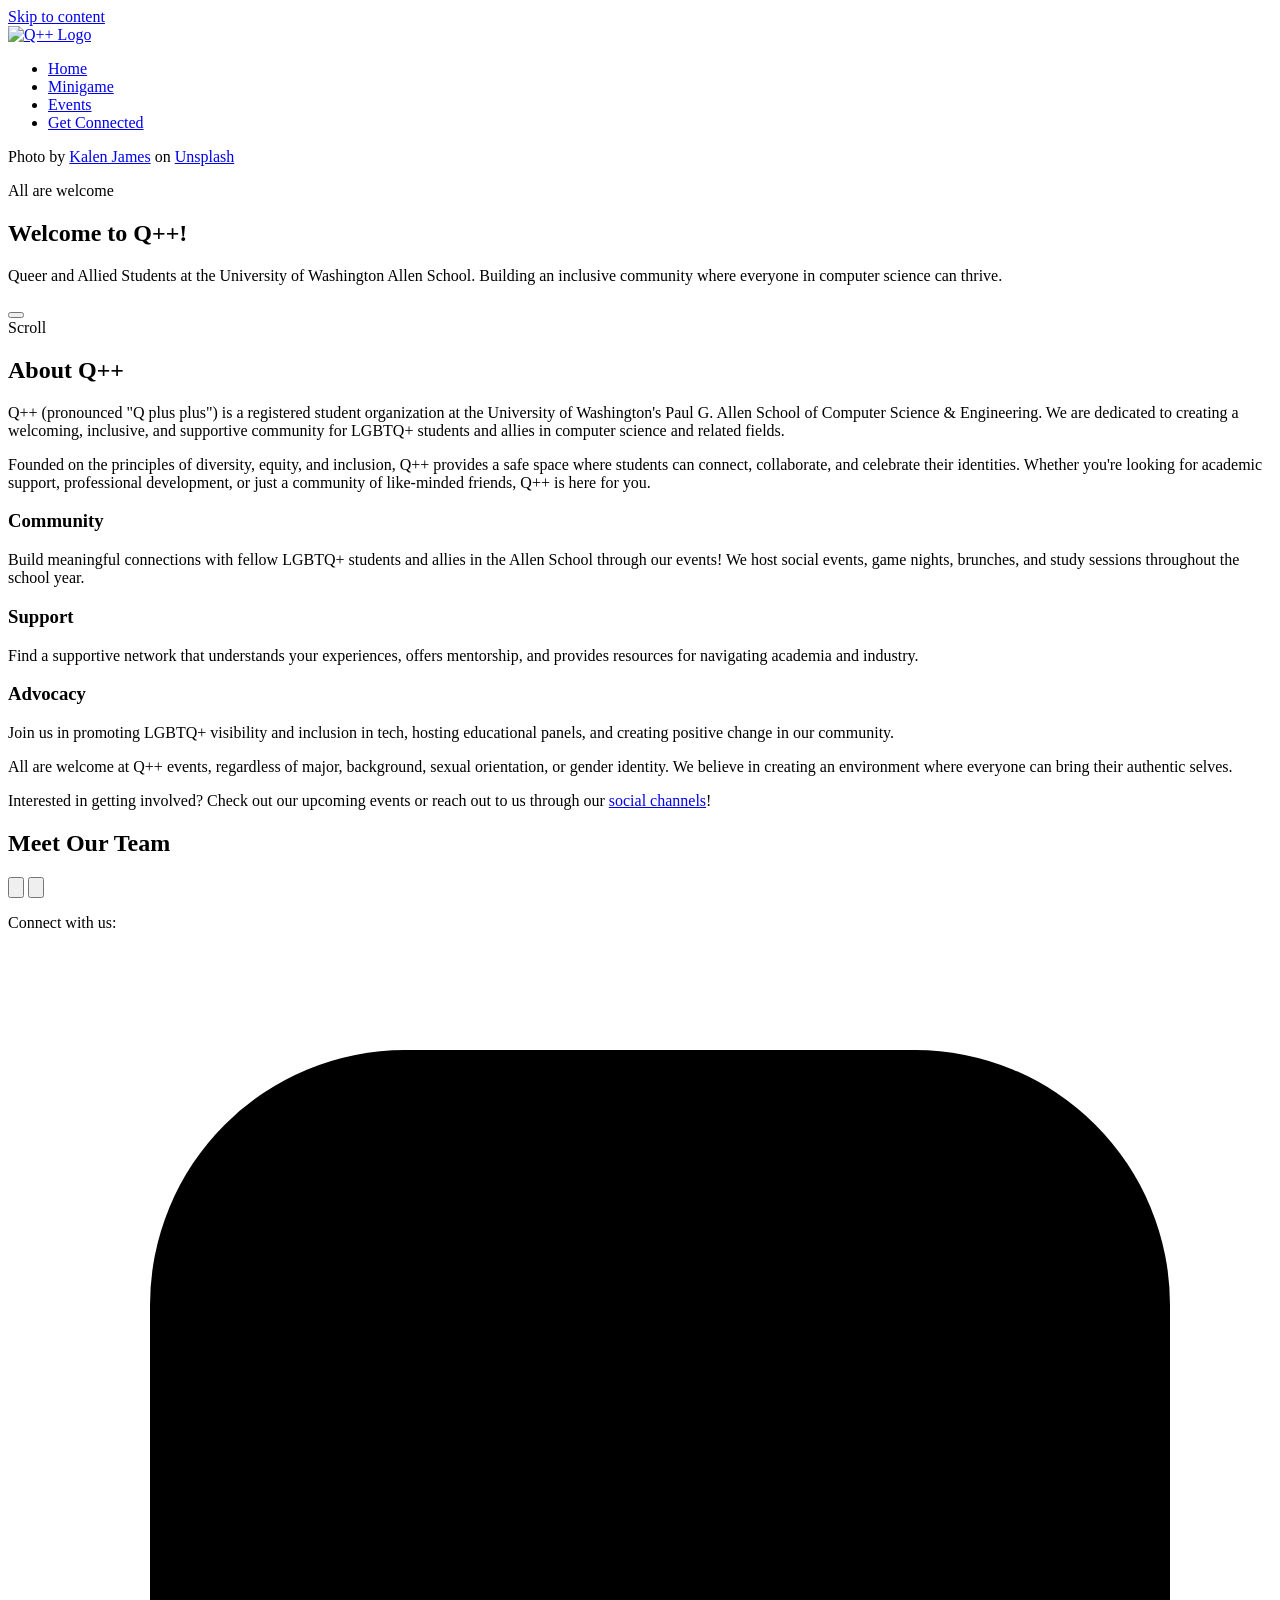
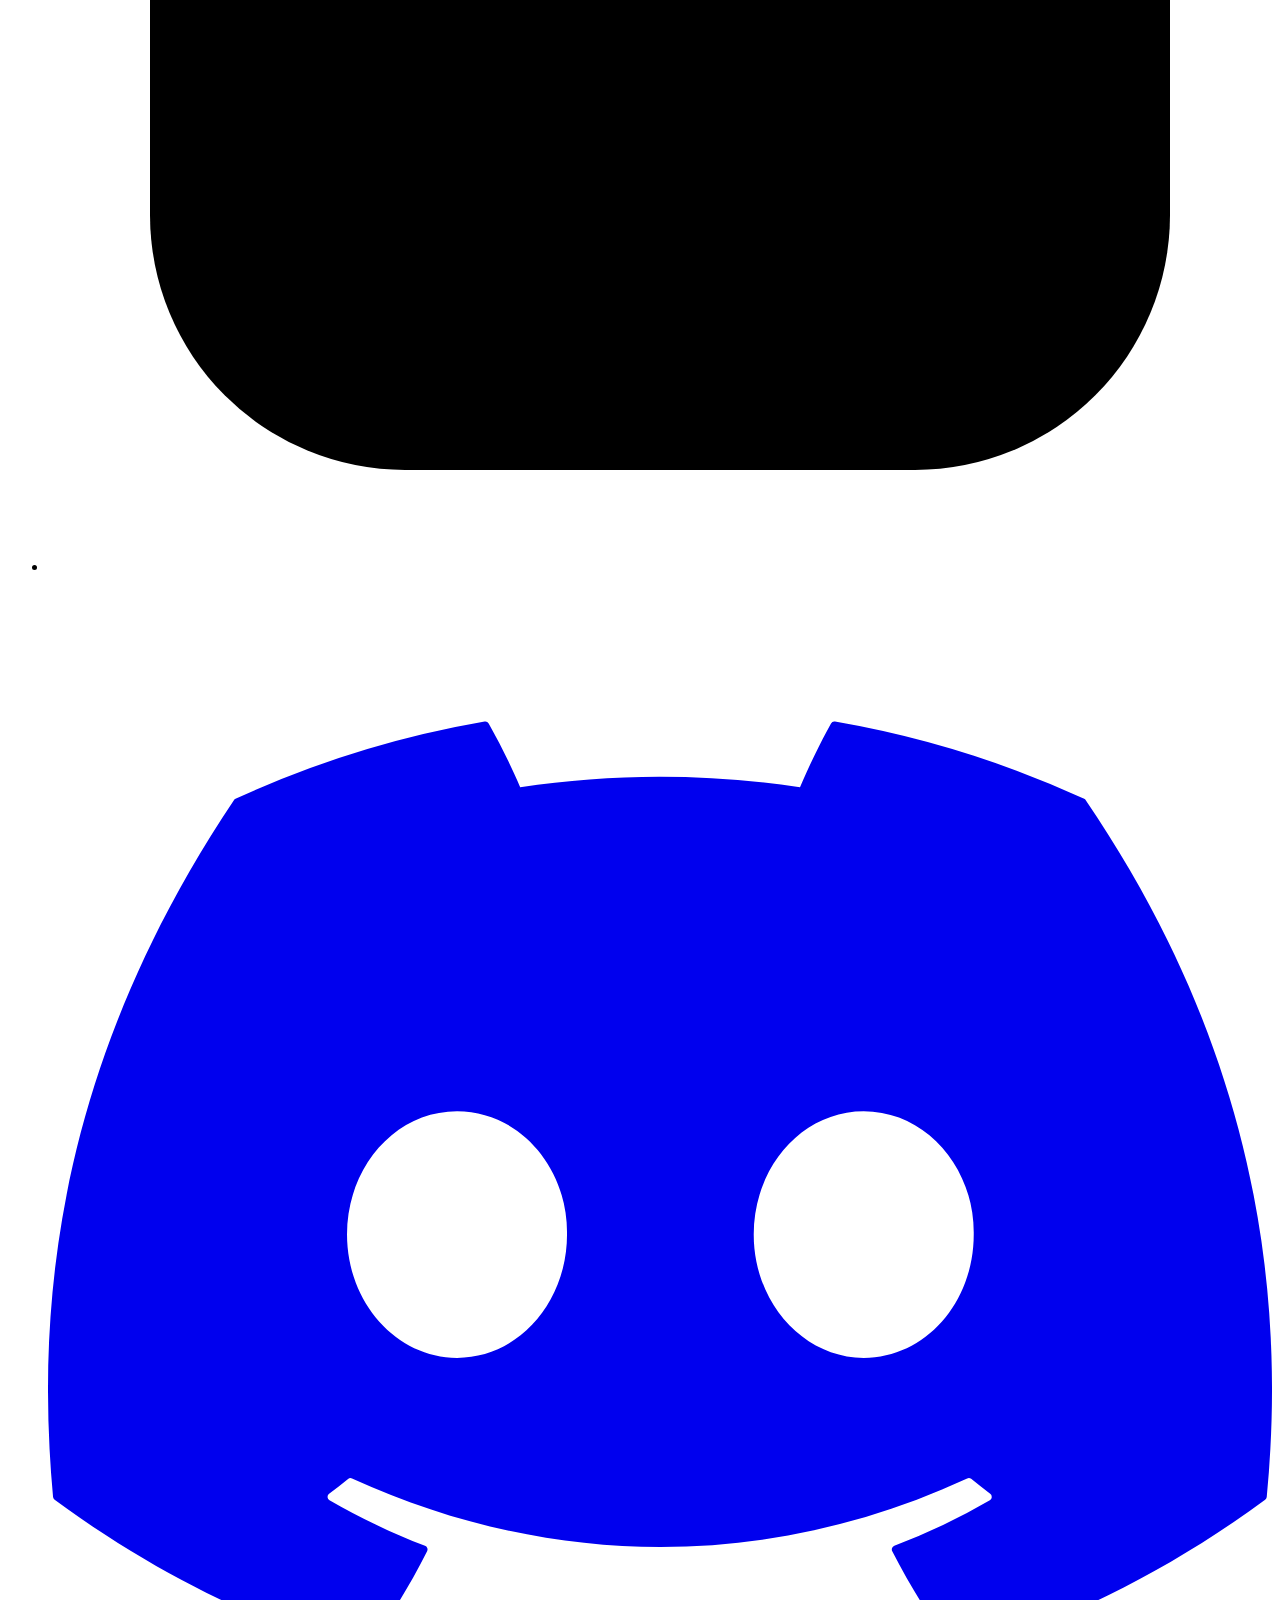
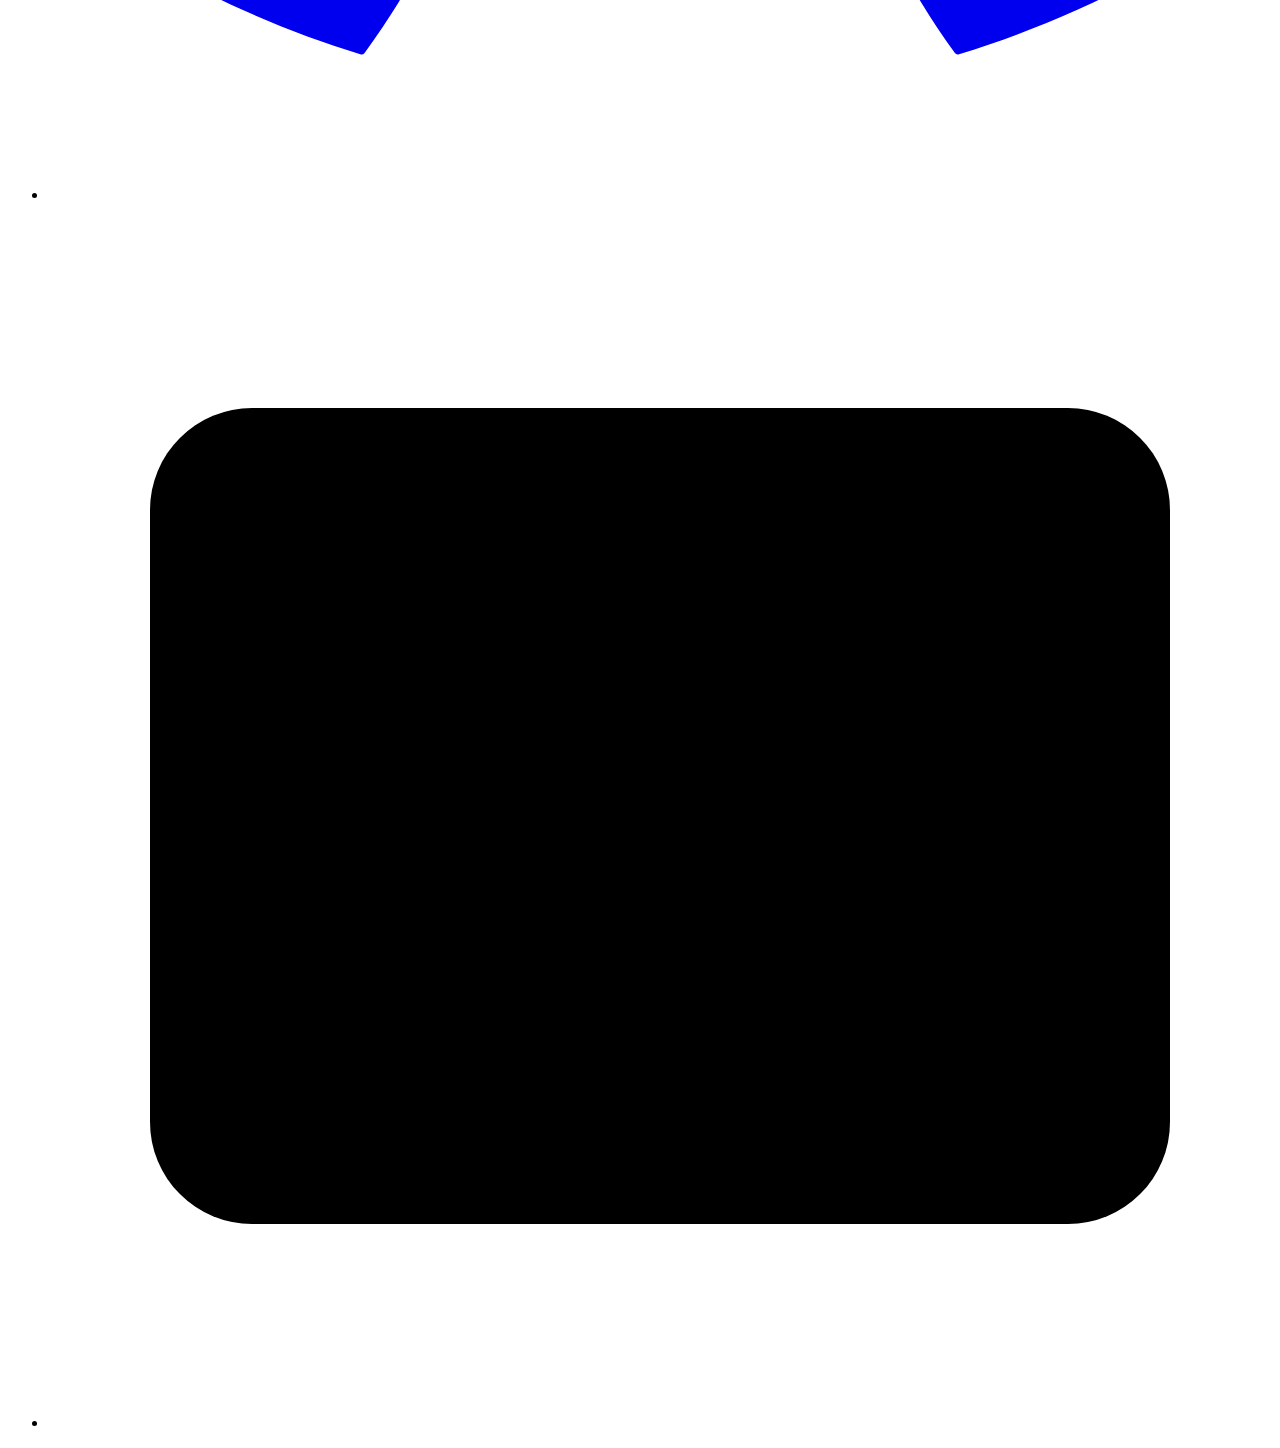
==== index.html @ c86a1aa7 "Add files via upload" ====
<!DOCTYPE html>
<html lang="en">
<head>
  <meta charset="UTF-8">
  <meta name="viewport" content="width=device-width, initial-scale=1.0">
  <title>uwq++</title>
  <meta name="description" content="Connect with the Queer and Allied Students at the University of Washington through event updates, detailed descriptions, and social media links.">
  <meta name="robots" content="noindex, nofollow">
  <link rel="icon" href="images/logo.png" type="image/png">
  <link rel="stylesheet" href="css/style.css">
</head>
<body>
  <a class="skip-link" href="#main">Skip to content</a>
  <header class="site-header">
    <nav class="container" aria-label="Main navigation">
      <a class="logo-link" href="index.html" aria-label="Q++ Home">
        <img src="images/logo.png" alt="Q++ Logo" width="48" height="48">
      </a>
      <ul class="nav-list">
        <li><a href="index.html" aria-current="page">Home</a></li>
        <li><a href="minigame.html">Minigame</a></li>
        <li><a href="events.html">Events</a></li>
        <li><a href="contact.html">Get Connected</a></li>
      </ul>
    </nav>
  </header>

  <main id="main">
    <section class="hero" aria-labelledby="hero-heading">
      <div class="hero-slide active" style="background-image:url('https://images.unsplash.com/photo-1644204617659-c8b3bb6800db?crop=entropy&amp;cs=tinysrgb&amp;fit=max&amp;fm=jpg&amp;ixid=M3w3Nzg4Nzd8MHwxfHNlYXJjaHwxfHx1bml2ZXJzaXR5JTIwd2FzaGluZ3RvbiUyMGNoZXJyeSUyMGJsb3Nzb20lMjBjYW1wdXN8ZW58MXx8fHwxNzc0NjM5NjIzfDA&amp;ixlib=rb-4.1.0&amp;q=80&amp;w=1080&amp;utm_source=figma&amp;utm_medium=referral')" role="img" aria-label="University of Washington campus featuring pink cherry blossom trees in bloom with the historic Denny Hall tower in the background"></div>
      <div class="hero-overlay"></div>

      <div class="photo-credit">Photo by
        <a href="https://unsplash.com/@kjpargeter?utm_source=figma&amp;utm_medium=referral" target="_blank" rel="noopener noreferrer">Kalen James</a> on
        <a href="https://unsplash.com?utm_source=figma&amp;utm_medium=referral" target="_blank" rel="noopener noreferrer">Unsplash</a>
      </div>

      <div class="hero-content">
        <p class="hero-eyebrow">All are welcome</p>
        <h1 id="hero-heading">Welcome to Q++!</h1>
        <p class="hero-sub">Queer and Allied Students at the University of Washington Allen School. Building an inclusive community where everyone in computer science can thrive.</p>
      </div>

      <div class="hero-dots"><button type="button" aria-label="Slide 1" aria-current="true"></button></div>

      <div class="scroll-cue" aria-hidden="true"><div></div><span>Scroll</span></div>
    </section>

    <section id="about" class="about" aria-labelledby="about-heading">
      <div class="container">
        <div class="about-inner">
          <h2 id="about-heading" class="title-xl">About Q++</h2>
          <div class="about-text">
            <p>Q++ (pronounced "Q plus plus") is a registered student organization at the University of Washington's Paul G. Allen School of Computer Science &amp; Engineering. We are dedicated to creating a welcoming, inclusive, and supportive community for LGBTQ+ students and allies in computer science and related fields.</p>
            <p>Founded on the principles of diversity, equity, and inclusion, Q++ provides a safe space where students can connect, collaborate, and celebrate their identities. Whether you're looking for academic support, professional development, or just a community of like-minded friends, Q++ is here for you.</p>
            <div class="pillars">
              <div class="pillar theme-teal">
                <h3>Community</h3>
                <p>Build meaningful connections with fellow LGBTQ+ students and allies in the Allen School through our events! We host social events, game nights, brunches, and study sessions throughout the school year.</p>
              </div>
              <div class="pillar theme-purple">
                <h3>Support</h3>
                <p>Find a supportive network that understands your experiences, offers mentorship, and provides resources for navigating academia and industry.</p>
              </div>
              <div class="pillar theme-blue">
                <h3>Advocacy</h3>
                <p>Join us in promoting LGBTQ+ visibility and inclusion in tech, hosting educational panels, and creating positive change in our community.</p>
              </div>
            </div>
            <div class="about-closing">
              <p>All are welcome at Q++ events, regardless of major, background, sexual orientation, or gender identity. We believe in creating an environment where everyone can bring their authentic selves.</p>
              <p>Interested in getting involved? Check out our upcoming events or reach out to us through our <a href="contact.html">social channels</a>!</p>
            </div>
          </div>
        </div>
      </div>
    </section>

    <section class="gallery" aria-labelledby="gallery-heading">
      <div class="container">
        <h2 id="gallery-heading">Meet Our Team</h2>
        <div class="slider" id="team-slider" role="region" aria-roledescription="carousel" aria-label="Image carousel of Q++ team members">
          <div class="slider-viewport"><div class="slider-track"></div></div>
          <button type="button" class="slider-arrow prev" aria-label="Previous image"><svg class="icon icon-lg" viewBox="0 0 24 24" aria-hidden="true"><path d="m15 18-6-6 6-6"/></svg></button>
          <button type="button" class="slider-arrow next" aria-label="Next image"><svg class="icon icon-lg" viewBox="0 0 24 24" aria-hidden="true"><path d="m9 18 6-6-6-6"/></svg></button>
          <ul class="slider-dots"></ul>
        </div>
      </div>
    </section>
  </main>

  <footer class="site-footer">
    <div class="container footer-inner">
      <span>Connect with us:</span>
      <nav aria-label="Social media links">
        <ul class="social-list">
          <li><a class="instagram" href="https://www.instagram.com/uw_qpp/?utm_source=ig_web_button_share_sheet" target="_blank" rel="noopener noreferrer" aria-label="Follow us on Instagram (opens in new tab)"><svg class="icon icon-lg" viewBox="0 0 24 24" aria-hidden="true"><rect width="20" height="20" x="2" y="2" rx="5" ry="5"/><path d="M16 11.37A4 4 0 1 1 12.63 8 4 4 0 0 1 16 11.37z"/><line x1="17.5" x2="17.51" y1="6.5" y2="6.5"/></svg></a></li>
          <li><a class="discord" href="https://discord.gg/aMYWwayKa" target="_blank" rel="noopener noreferrer" aria-label="Join our Discord server (opens in new tab)"><svg class="icon icon-lg" viewBox="0 0 24 24" fill="currentColor" stroke="none" aria-hidden="true"><path d="M20.317 4.3698a19.7913 19.7913 0 00-4.8851-1.5152.0741.0741 0 00-.0785.0371c-.211.3753-.4447.8648-.6083 1.2495-1.8447-.2762-3.68-.2762-5.4868 0-.1636-.3933-.4058-.8742-.6177-1.2495a.077.077 0 00-.0785-.037 19.7363 19.7363 0 00-4.8852 1.515.0699.0699 0 00-.0321.0277C.5334 9.0458-.319 13.5799.0992 18.0578a.0824.0824 0 00.0312.0561c2.0528 1.5076 4.0413 2.4228 5.9929 3.0294a.0777.0777 0 00.0842-.0276c.4616-.6304.8731-1.2952 1.226-1.9942a.076.076 0 00-.0416-.1057c-.6528-.2476-1.2743-.5495-1.8722-.8923a.077.077 0 01-.0076-.1277c.1258-.0943.2517-.1923.3718-.2914a.0743.0743 0 01.0776-.0105c3.9278 1.7933 8.18 1.7933 12.0614 0a.0739.0739 0 01.0785.0095c.1202.099.246.1981.3728.2924a.077.077 0 01-.0066.1276 12.2986 12.2986 0 01-1.873.8914.0766.0766 0 00-.0407.1067c.3604.698.7719 1.3628 1.225 1.9932a.076.076 0 00.0842.0286c1.961-.6067 3.9495-1.5219 6.0023-3.0294a.077.077 0 00.0313-.0552c.5004-5.177-.8382-9.6739-3.5485-13.6604a.061.061 0 00-.0312-.0286zM8.02 15.3312c-1.1825 0-2.1569-1.0857-2.1569-2.419 0-1.3332.9555-2.4189 2.157-2.4189 1.2108 0 2.1757 1.0952 2.1568 2.419 0 1.3332-.9555 2.4189-2.1569 2.4189zm7.9748 0c-1.1825 0-2.1569-1.0857-2.1569-2.419 0-1.3332.9554-2.4189 2.1569-2.4189 1.2108 0 2.1757 1.0952 2.1568 2.419 0 1.3332-.946 2.4189-2.1568 2.4189z"/></svg></a></li>
          <li><a class="mail" href="mailto:qpp@cs.washington.edu" aria-label="Email us at qpp@cs.washington.edu"><svg class="icon icon-lg" viewBox="0 0 24 24" aria-hidden="true"><rect width="20" height="16" x="2" y="4" rx="2"/><path d="m22 7-8.97 5.7a1.94 1.94 0 0 1-2.06 0L2 7"/></svg></a></li>
        </ul>
      </nav>
    </div>
  </footer>

  <script src="js/data.js"></script>
  <script src="js/main.js"></script>
</body>
</html>
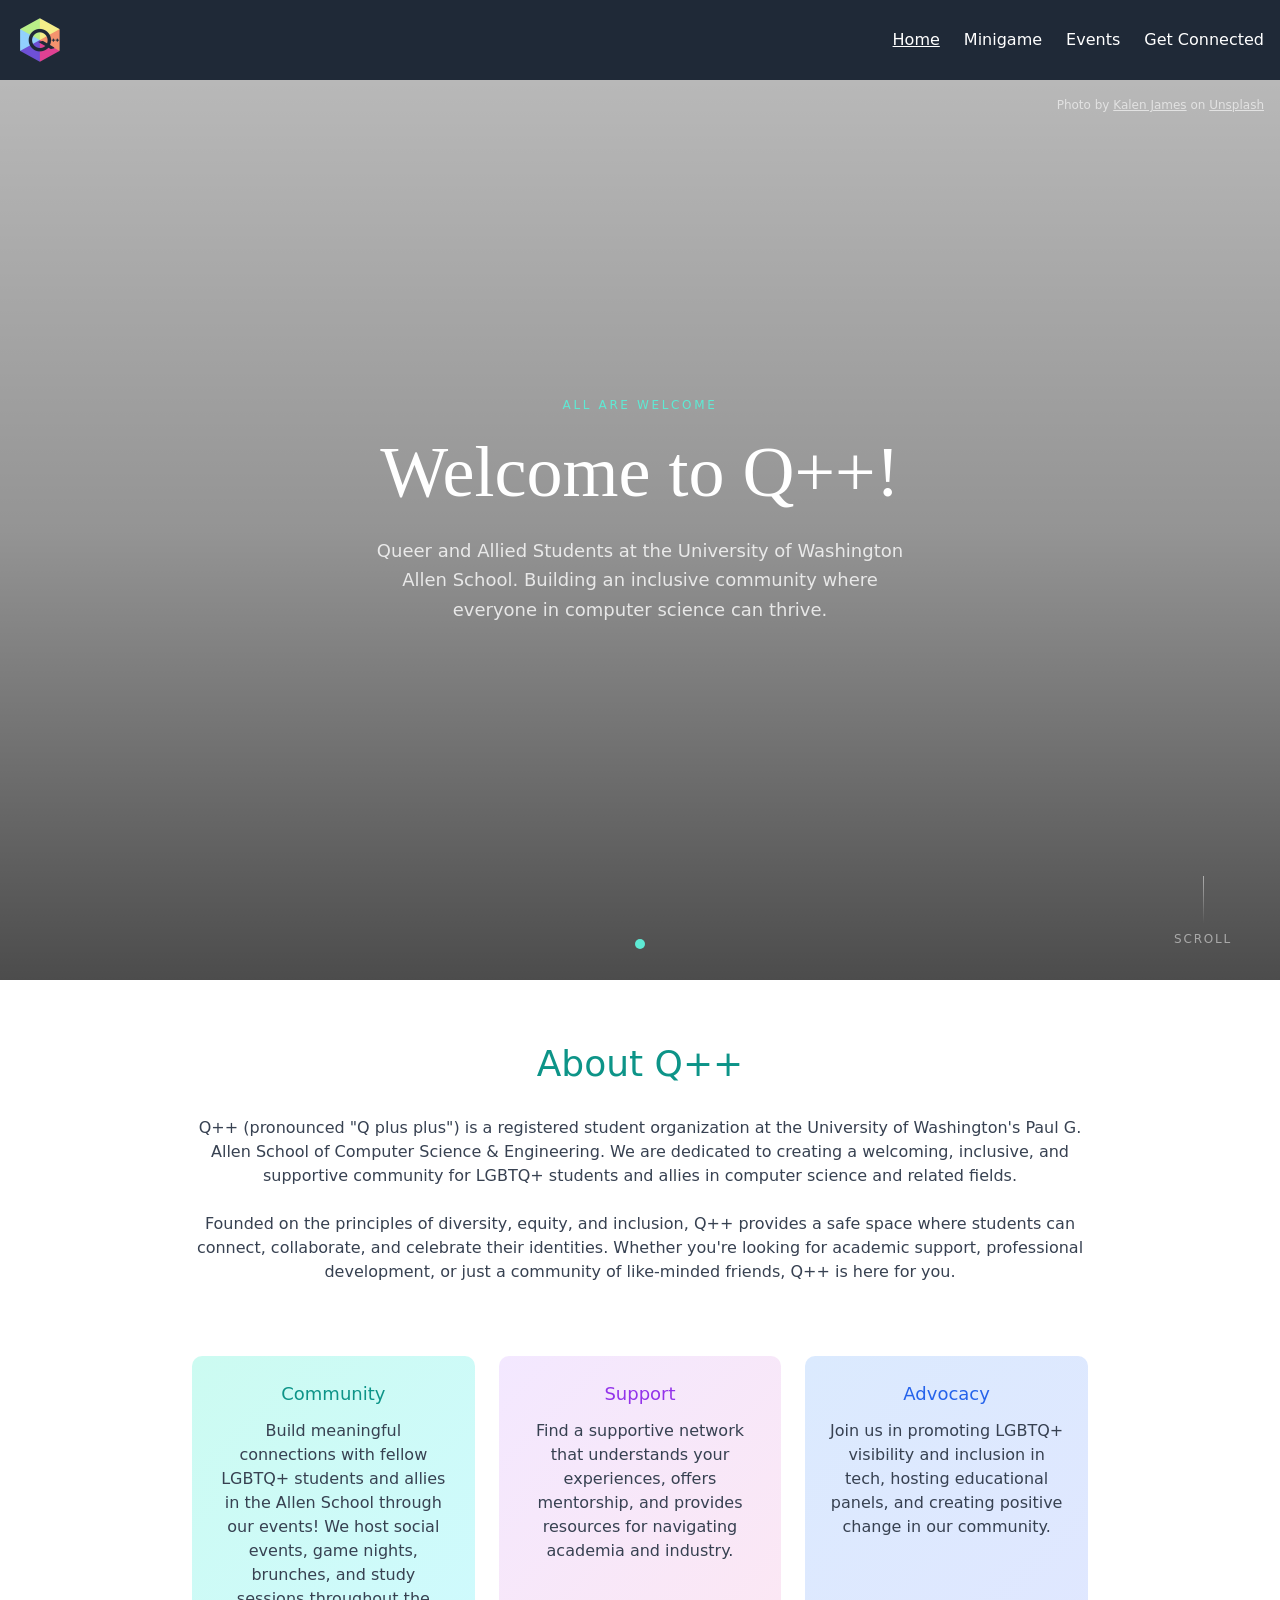
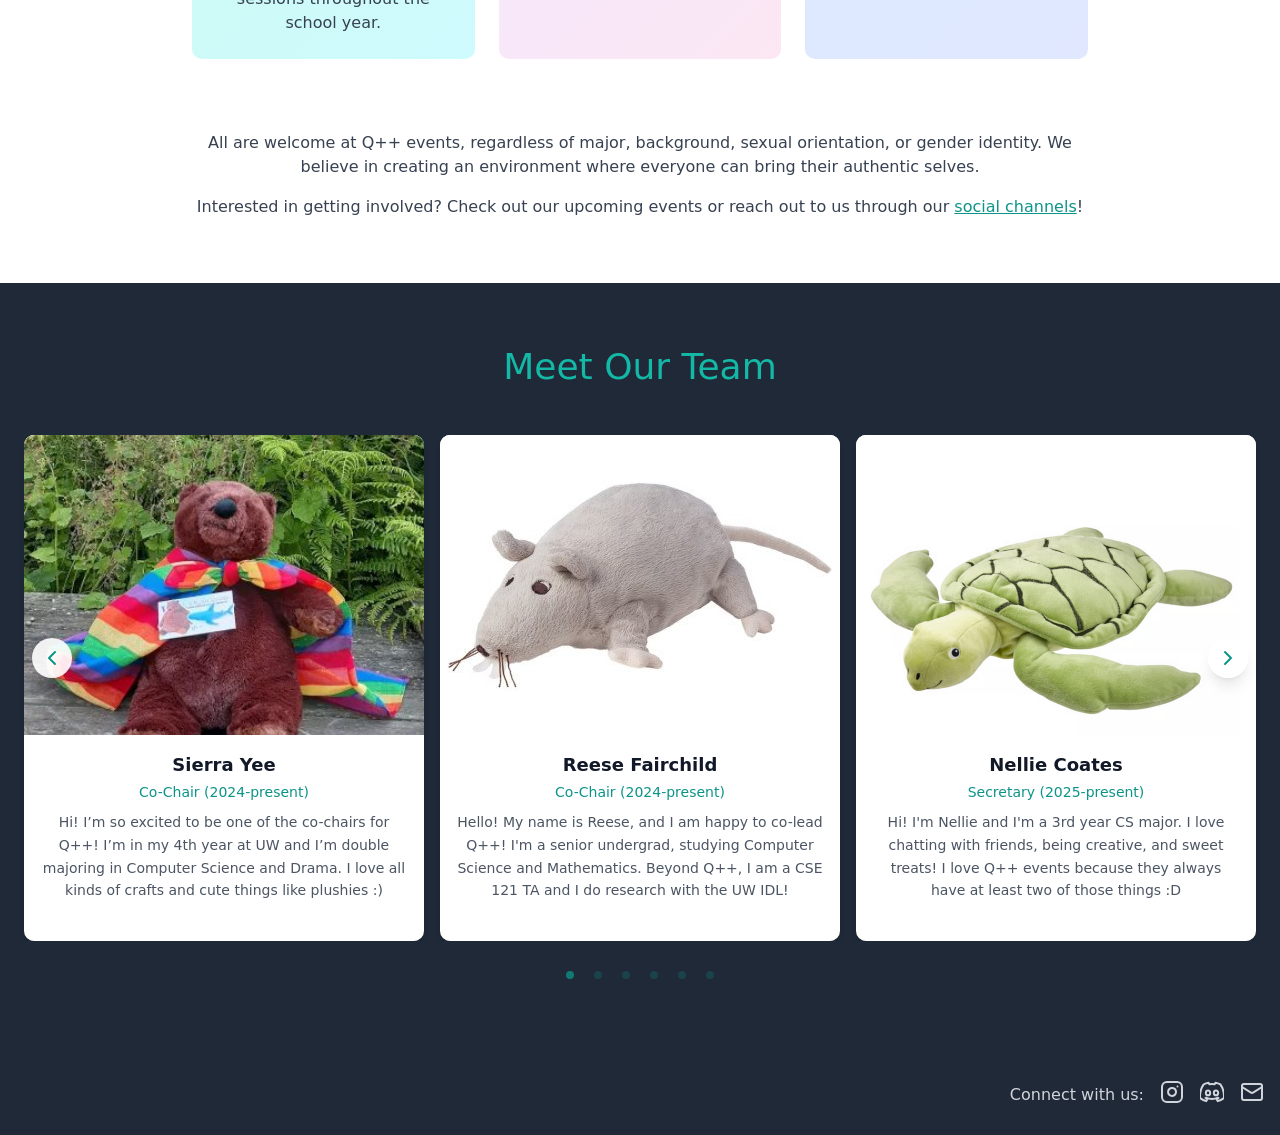
==== commit ba8f0777: "Add files via upload" ====
--- a/index.html
+++ b/index.html
@@ -6,15 +6,15 @@
   <title>uwq++</title>
   <meta name="description" content="Connect with the Queer and Allied Students at the University of Washington through event updates, detailed descriptions, and social media links.">
   <meta name="robots" content="noindex, nofollow">
-  <link rel="icon" href="images/logo.png" type="image/png">
-  <link rel="stylesheet" href="css/style.css">
+  <link rel="icon" href="logo.png" type="image/png">
+  <link rel="stylesheet" href="style.css">
 </head>
 <body>
   <a class="skip-link" href="#main">Skip to content</a>
   <header class="site-header">
     <nav class="container" aria-label="Main navigation">
       <a class="logo-link" href="index.html" aria-label="Q++ Home">
-        <img src="images/logo.png" alt="Q++ Logo" width="48" height="48">
+        <img src="logo.png" alt="Q++ Logo" width="48" height="48">
       </a>
       <ul class="nav-list">
         <li><a href="index.html" aria-current="page">Home</a></li>
@@ -102,7 +102,7 @@
     </div>
   </footer>
 
-  <script src="js/data.js"></script>
-  <script src="js/main.js"></script>
+  <script src="data.js"></script>
+  <script src="main.js"></script>
 </body>
 </html>
--- a/style.css
+++ b/style.css
@@ -0,0 +1,234 @@
+/* ---------- Tokens (Tailwind colours used by the original design) ---------- */
+:root {
+  --fg: #0a0a0a;
+  --gray-100: #f3f4f6;
+  --gray-200: #e5e7eb;
+  --gray-300: #d1d5db;
+  --gray-600: #4b5563;
+  --gray-700: #374151;
+  --gray-800: #1f2937;
+  --teal-300: #5eead4;
+  --teal-400: #2dd4bf;
+  --teal-500: #14b8a6;
+  --teal-600: #0d9488;
+  --teal-700: #0f766e;
+  --teal-800: #115e59;
+  --radius-lg: 0.625rem;
+  --shadow-md: 0 4px 6px -1px rgba(0,0,0,.1), 0 2px 4px -2px rgba(0,0,0,.1);
+  --shadow-lg: 0 10px 15px -3px rgba(0,0,0,.1), 0 4px 6px -4px rgba(0,0,0,.1);
+}
+
+*, *::before, *::after { box-sizing: border-box; }
+html { height: 100%; }
+body {
+  margin: 0; min-height: 100%;
+  display: flex; flex-direction: column;
+  background: #fff; color: var(--fg);
+  font-family: ui-sans-serif, system-ui, sans-serif, "Apple Color Emoji", "Segoe UI Emoji";
+  font-size: 16px; line-height: 1.5;
+  -webkit-font-smoothing: antialiased; -moz-osx-font-smoothing: grayscale;
+}
+main { flex: 1; background: #fff; }
+img { max-width: 100%; display: block; }
+h1, h2, h3 { font-weight: 500; line-height: 1.5; margin: 0; }
+h1 { font-size: 1.5rem; }
+h2 { font-size: 1.25rem; }
+h3 { font-size: 1.125rem; }
+p { margin: 0; }
+a { color: inherit; }
+.container { width: 100%; margin: 0 auto; padding: 0 1rem; }
+@media (min-width: 40rem) { .container { max-width: 40rem; } }
+@media (min-width: 48rem) { .container { max-width: 48rem; } }
+@media (min-width: 64rem) { .container { max-width: 64rem; } }
+@media (min-width: 80rem) { .container { max-width: 80rem; } }
+@media (min-width: 96rem) { .container { max-width: 96rem; } }
+.icon { width: 1rem; height: 1rem; flex: none; fill: none; stroke: currentColor; stroke-width: 2; stroke-linecap: round; stroke-linejoin: round; }
+.icon-md { width: 1.25rem; height: 1.25rem; }
+.icon-lg { width: 1.5rem; height: 1.5rem; }
+.icon-xl { width: 2.5rem; height: 2.5rem; }
+.sr-only { position: absolute; width: 1px; height: 1px; padding: 0; margin: -1px; overflow: hidden; clip: rect(0,0,0,0); white-space: nowrap; border: 0; }
+.skip-link { position: absolute; left: -999px; top: 0; background: #fff; color: #111827; padding: .5rem 1rem; z-index: 100; }
+.skip-link:focus { left: .5rem; top: .5rem; }
+:focus-visible { outline: 2px solid var(--teal-500); outline-offset: 2px; border-radius: 4px; }
+.title-xl { font-size: 2.25rem; line-height: 2.5rem; }
+.teal { color: var(--teal-600); }
+.center { text-align: center; }
+
+/* ---------- Header / footer ---------- */
+.site-header { background: var(--gray-800); color: #fff; box-shadow: var(--shadow-md); }
+.site-header nav { display: flex; align-items: center; justify-content: space-between; flex-wrap: wrap; gap: .75rem 1.5rem; padding-top: 1rem; padding-bottom: 1rem; }
+.logo-link { display: flex; align-items: center; transition: opacity .15s; }
+.logo-link:hover { opacity: .8; }
+.logo-link img { width: 3rem; height: 3rem; object-fit: contain; }
+.nav-list { display: flex; flex-wrap: wrap; gap: .5rem 1.5rem; list-style: none; margin: 0; padding: 0; }
+.nav-list a { color: #fff; text-decoration: none; }
+.nav-list a:hover, .nav-list a[aria-current="page"] { text-decoration: underline; }
+
+.site-footer { background: var(--gray-800); padding: 1.5rem 0; }
+.footer-inner { display: flex; justify-content: flex-end; align-items: center; flex-wrap: wrap; gap: 1rem; }
+.footer-inner > span { color: var(--gray-300); }
+.social-list { display: flex; gap: 1rem; list-style: none; margin: 0; padding: 0; }
+.social-list a { color: var(--gray-300); transition: color .15s; display: block; }
+.social-list a.instagram:hover { color: #f472b6; }
+.social-list a.discord:hover { color: #818cf8; }
+.social-list a.mail:hover { color: #60a5fa; }
+
+/* ---------- Home hero ---------- */
+.hero { position: relative; height: 100vh; min-height: 600px; overflow: hidden; display: flex; align-items: center; justify-content: center; }
+.hero-slide { position: absolute; inset: 0; background-size: cover; background-position: center; opacity: 0; transition: opacity 1.4s ease-in-out; }
+.hero-slide.active { opacity: 1; animation: kenburns 8s ease-in-out infinite alternate; }
+.hero-overlay { position: absolute; inset: 0; z-index: 10; background: linear-gradient(to bottom, rgba(0,0,0,.28) 0%, rgba(0,0,0,.42) 50%, rgba(0,0,0,.7) 100%); }
+.photo-credit { position: absolute; top: 1rem; right: 1rem; z-index: 30; color: rgba(255,255,255,.6); font-size: .75rem; }
+.photo-credit a { text-decoration: underline; }
+.photo-credit a:hover { color: rgba(255,255,255,.8); }
+.hero-content { position: relative; z-index: 20; text-align: center; color: #fff; padding: 0 2rem; max-width: 820px; }
+.hero-eyebrow, .hero h1, .hero-sub { opacity: 0; animation: fadeUp .9s forwards; }
+.hero-eyebrow { font-size: .75rem; letter-spacing: .22em; text-transform: uppercase; color: var(--teal-300); margin-bottom: 1.25rem; animation-delay: .3s; }
+.hero h1 { font-family: Georgia, serif; font-size: 3.75rem; line-height: 1.08; margin-bottom: 1.5rem; animation-delay: .5s; }
+.hero-sub { font-size: 1.125rem; font-weight: 300; line-height: 1.625; color: rgba(255,255,255,.8); max-width: 540px; margin: 0 auto 2.5rem; animation-delay: .75s; }
+.hero-dots { position: absolute; bottom: 2rem; left: 50%; transform: translateX(-50%); z-index: 30; display: flex; gap: .625rem; }
+.hero-dots button { width: .5rem; height: .5rem; padding: 0; border: 0; border-radius: 9999px; background: rgba(255,255,255,.35); cursor: pointer; transition: all .3s; }
+.hero-dots button:hover { background: rgba(255,255,255,.5); }
+.hero-dots button[aria-current="true"] { background: var(--teal-300); transform: scale(1.25); }
+.scroll-cue { position: absolute; bottom: 2rem; right: 3rem; z-index: 30; display: none; flex-direction: column; align-items: center; gap: .375rem; color: rgba(255,255,255,.5); font-size: .75rem; letter-spacing: .15em; text-transform: uppercase; }
+.scroll-cue div { width: 1px; height: 3rem; background: linear-gradient(to bottom, rgba(255,255,255,.5), transparent); animation: scrollLine 1.8s ease-in-out infinite; transform-origin: top; }
+@keyframes kenburns { from { transform: scale(1.04) translateX(0); } to { transform: scale(1) translateX(-1%); } }
+@keyframes fadeUp { from { opacity: 0; transform: translateY(22px); } to { opacity: 1; transform: translateY(0); } }
+@keyframes scrollLine { 0%, 100% { transform: scaleY(1); opacity: 1; } 50% { transform: scaleY(.5); opacity: .4; } }
+
+/* ---------- Home: about ---------- */
+.about { padding: 4rem 0; background: #fff; }
+.about-inner { max-width: 56rem; margin: 0 auto; }
+.about h2 { text-align: center; margin-bottom: 2rem; color: var(--teal-600); }
+.about-text { text-align: center; color: var(--gray-700); display: grid; gap: 1.5rem; }
+.pillars { display: grid; gap: 1.5rem; grid-template-columns: 1fr; margin-top: 3rem; }
+.pillar { padding: 1.5rem; border-radius: var(--radius-lg); }
+.pillar h3 { margin-bottom: .75rem; }
+.about-closing { margin-top: 3rem; }
+.about-closing p + p { margin-top: 1rem; }
+.about-closing a { color: var(--teal-600); text-decoration: underline; }
+.about-closing a:hover { color: var(--teal-700); }
+@media (min-width: 768px) { .pillars { grid-template-columns: repeat(3, 1fr); } }
+
+/* ---------- Events ---------- */
+.events-page { padding: 4rem 1rem; }
+.events-head { text-align: center; margin-bottom: 3rem; color: #000; }
+.events-head h1 { color: var(--teal-600); margin-bottom: 1rem; }
+.events-head p { max-width: 42rem; margin: 0 auto; }
+.events-head p + p { margin-top: .5rem; }
+.event-grid { display: grid; gap: 1.5rem; grid-template-columns: 1fr; max-width: 72rem; margin: 0 auto; }
+@media (min-width: 768px) { .event-grid { grid-template-columns: repeat(2, 1fr); } }
+
+.event-card { border-radius: var(--radius-lg); box-shadow: var(--shadow-md); padding: 1.5rem; transition: box-shadow .15s; }
+.event-card:hover { box-shadow: var(--shadow-lg); }
+.event-card h3 { margin-bottom: .75rem; }
+.event-card h3 a { text-decoration: none; }
+.event-card h3 a:hover { text-decoration: underline; }
+.event-card .short { color: var(--gray-700); margin-bottom: 1rem; }
+.event-meta { list-style: none; margin: 0; padding: 0; display: grid; gap: .5rem; color: var(--gray-700); }
+.event-meta li { display: flex; align-items: center; gap: .5rem; }
+.card-link { display: inline-block; margin-top: 1rem; text-decoration: none; }
+.card-link:hover { text-decoration: underline; }
+
+/* colour themes (chosen by event id, as in the original) */
+.theme-teal   { background: linear-gradient(135deg, #ccfbf1, #cffafe); --title: #0d9488; --link-hover: #0f766e; }
+.theme-purple { background: linear-gradient(135deg, #f3e8ff, #fce7f3); --title: #9333ea; --link-hover: #7e22ce; }
+.theme-blue   { background: linear-gradient(135deg, #dbeafe, #e0e7ff); --title: #2563eb; --link-hover: #1d4ed8; }
+.theme-orange { background: linear-gradient(135deg, #ffedd5, #fef9c3); --title: #ea580c; --link-hover: #c2410c; }
+.event-card h3, .card-link { color: var(--title); }
+.card-link:hover { color: var(--link-hover); }
+.pillar.theme-teal h3 { color: #0d9488; } .pillar.theme-purple h3 { color: #9333ea; } .pillar.theme-blue h3 { color: #2563eb; }
+
+/* ---------- Event detail ---------- */
+.detail-page { padding: 4rem 1rem; }
+.detail-inner { max-width: 48rem; margin: 0 auto; }
+.detail-back { display: inline-flex; align-items: center; gap: .5rem; color: var(--teal-600); margin-bottom: 1.5rem; }
+.detail-back:hover { color: var(--teal-800); text-decoration: underline; }
+.detail-header h1 { color: var(--teal-600); margin-bottom: 1.5rem; }
+.detail-box { background: linear-gradient(135deg, #ccfbf1, #cffafe); border-radius: var(--radius-lg); padding: 1.5rem; display: grid; gap: .75rem; margin-bottom: 2rem; }
+.detail-box > div { display: flex; align-items: center; gap: .75rem; color: var(--gray-700); }
+.detail-box .icon { color: var(--teal-600); }
+.detail-about { margin-bottom: 2rem; }
+.detail-about h2 { color: var(--teal-600); margin-bottom: 1rem; }
+.detail-about p { color: var(--gray-700); line-height: 1.625; }
+.rsvp-btn { display: inline-flex; align-items: center; gap: .5rem; background: var(--teal-600); color: #fff; padding: .75rem 1.5rem; border-radius: var(--radius-lg); text-decoration: none; transition: background .15s; }
+.rsvp-btn:hover { background: var(--teal-700); }
+.rsvp-note { margin-top: .75rem; color: var(--gray-600); }
+.not-found { max-width: 42rem; margin: 0 auto; text-align: center; }
+.not-found h1 { margin-bottom: 1rem; }
+.not-found p { margin-bottom: 1.5rem; color: var(--gray-700); }
+.not-found a { display: inline-flex; align-items: center; gap: .5rem; color: #7e22ce; }
+.not-found a:hover { color: #581c87; text-decoration: underline; }
+
+/* ---------- Gallery carousel ---------- */
+.gallery { background: var(--gray-800); padding: 4rem 0; }
+.gallery h2 { text-align: center; margin-bottom: 3rem; color: var(--teal-500); font-size: 2.25rem; line-height: 2.5rem; }
+.slider { position: relative; }
+.slider-viewport { overflow: hidden; }
+.slider-track { display: flex; align-items: stretch; will-change: transform; }
+.slider-track.animate { transition: transform .5s ease; }
+.slide { flex: none; padding: 0 .5rem; }
+.team-card { height: 100%; display: flex; flex-direction: column; overflow: hidden; border-radius: var(--radius-lg); box-shadow: var(--shadow-md); background: #fff; }
+.team-photo { position: relative; aspect-ratio: 4 / 3; overflow: hidden; background: var(--gray-200); }
+.team-photo img { position: absolute; inset: 0; width: 100%; height: 100%; object-fit: cover; }
+.team-info { padding: 1rem; text-align: center; flex: 1; }
+.team-name { color: #111827; font-weight: 600; font-size: 1.125rem; margin-bottom: .25rem; }
+.team-role { color: var(--teal-600); font-weight: 500; font-size: .875rem; margin-bottom: .5rem; }
+.team-bio { color: var(--gray-600); font-size: .875rem; line-height: 1.625; }
+.slider-arrow { position: absolute; top: 40%; transform: translateY(-50%); z-index: 2; background: rgba(255,255,255,.9); border: 0; border-radius: 9999px; padding: .5rem; display: grid; place-items: center; color: var(--teal-600); cursor: pointer; box-shadow: var(--shadow-lg); transition: background .15s; }
+.slider-arrow:hover { background: #fff; }
+.slider-arrow.prev { left: 1rem; }
+.slider-arrow.next { right: 1rem; }
+.slider-dots { display: flex; justify-content: center; flex-wrap: wrap; gap: .5rem; list-style: none; margin: 1.5rem 0 0; padding: 0; }
+.slider-dots button { position: relative; width: 1.25rem; height: 1.25rem; padding: 0; border: 0; background: transparent; cursor: pointer; }
+.slider-dots button::before { content: ""; position: absolute; top: 50%; left: 50%; width: .5rem; height: .5rem; margin: -.25rem 0 0 -.25rem; border-radius: 9999px; background: var(--teal-600); opacity: .25; }
+.slider-dots button[aria-current="true"]::before { opacity: .75; }
+
+/* ---------- Contact ---------- */
+.contact-page { padding: 4rem 1rem; }
+.contact-inner { max-width: 42rem; margin: 0 auto; }
+.contact-inner > h1 { text-align: center; margin-bottom: 1.5rem; color: var(--teal-600); }
+.contact-inner > p { text-align: center; color: var(--gray-700); }
+.contact-inner > p.m6 { margin-bottom: 1.5rem; } .contact-inner > p.m8 { margin-bottom: 2rem; } .contact-inner > p.m10 { margin-bottom: 2.5rem; }
+.contact-list { display: grid; gap: 1.5rem; }
+.contact-card { display: flex; align-items: center; gap: 1rem; background: var(--gray-800); padding: 1.5rem; border-radius: var(--radius-lg); box-shadow: var(--shadow-md); text-decoration: none; transition: box-shadow .15s; }
+.contact-card:hover { box-shadow: var(--shadow-lg); }
+.contact-card:focus-visible { outline: 2px solid #a855f7; outline-offset: 2px; }
+.contact-card .text { flex: 1; }
+.contact-card h2 { color: #fff; }
+.contact-card p { color: var(--gray-300); }
+.contact-card .arrow { color: var(--teal-400); }
+.contact-icon { flex: none; width: 3rem; height: 3rem; border-radius: var(--radius-lg); display: grid; place-items: center; color: #fff; }
+.ig { background: linear-gradient(to bottom right, #a855f7, #ec4899, #f97316); }
+.dc { background: #4f46e5; }
+.ml { background: var(--teal-600); }
+.mail-icon { color: #60a5fa; }
+.contact-about { margin-top: 3rem; background: linear-gradient(to right, #ccfbf1, #cffafe); border-radius: var(--radius-lg); padding: 1.5rem; text-align: center; }
+.contact-about h2 { color: var(--teal-600); margin-bottom: .75rem; }
+.contact-about p { color: var(--gray-700); }
+.contact-about p + p { margin-top: .75rem; }
+
+/* ---------- Minigame ---------- */
+.game-page { padding: 4rem 1rem; }
+.game-inner { max-width: 48rem; margin: 0 auto; }
+.game-inner > h1 { text-align: center; margin-bottom: 1.5rem; color: var(--teal-600); }
+.game-inner > p { text-align: center; color: var(--gray-700); margin-bottom: 2rem; }
+.game-area { display: flex; flex-direction: column; align-items: center; gap: 1rem; }
+.game-area canvas { width: 100%; max-width: 700px; border: 1px solid var(--gray-300); border-radius: var(--radius-lg); }
+.game-controls { display: flex; gap: 1.5rem; align-items: center; flex-wrap: wrap; justify-content: center; color: var(--gray-700); }
+.game-btn { padding: .5rem 1.25rem; background: var(--teal-600); color: #fff; border: 0; border-radius: .25rem; font: inherit; font-weight: 500; cursor: pointer; transition: background .15s; }
+.game-btn:hover { background: var(--teal-700); }
+
+@media (min-width: 768px) {
+  .hero h1 { font-size: 4.5rem; }
+  .scroll-cue { display: flex; }
+}
+@media (max-width: 640px) {
+  .slider-arrow.prev { left: .25rem; }
+  .slider-arrow.next { right: .25rem; }
+}
+@media (prefers-reduced-motion: reduce) {
+  .hero-slide.active, .scroll-cue div { animation: none; }
+  .hero-eyebrow, .hero h1, .hero-sub { opacity: 1; animation: none; }
+  .slider-track.animate { transition: none; }
+}
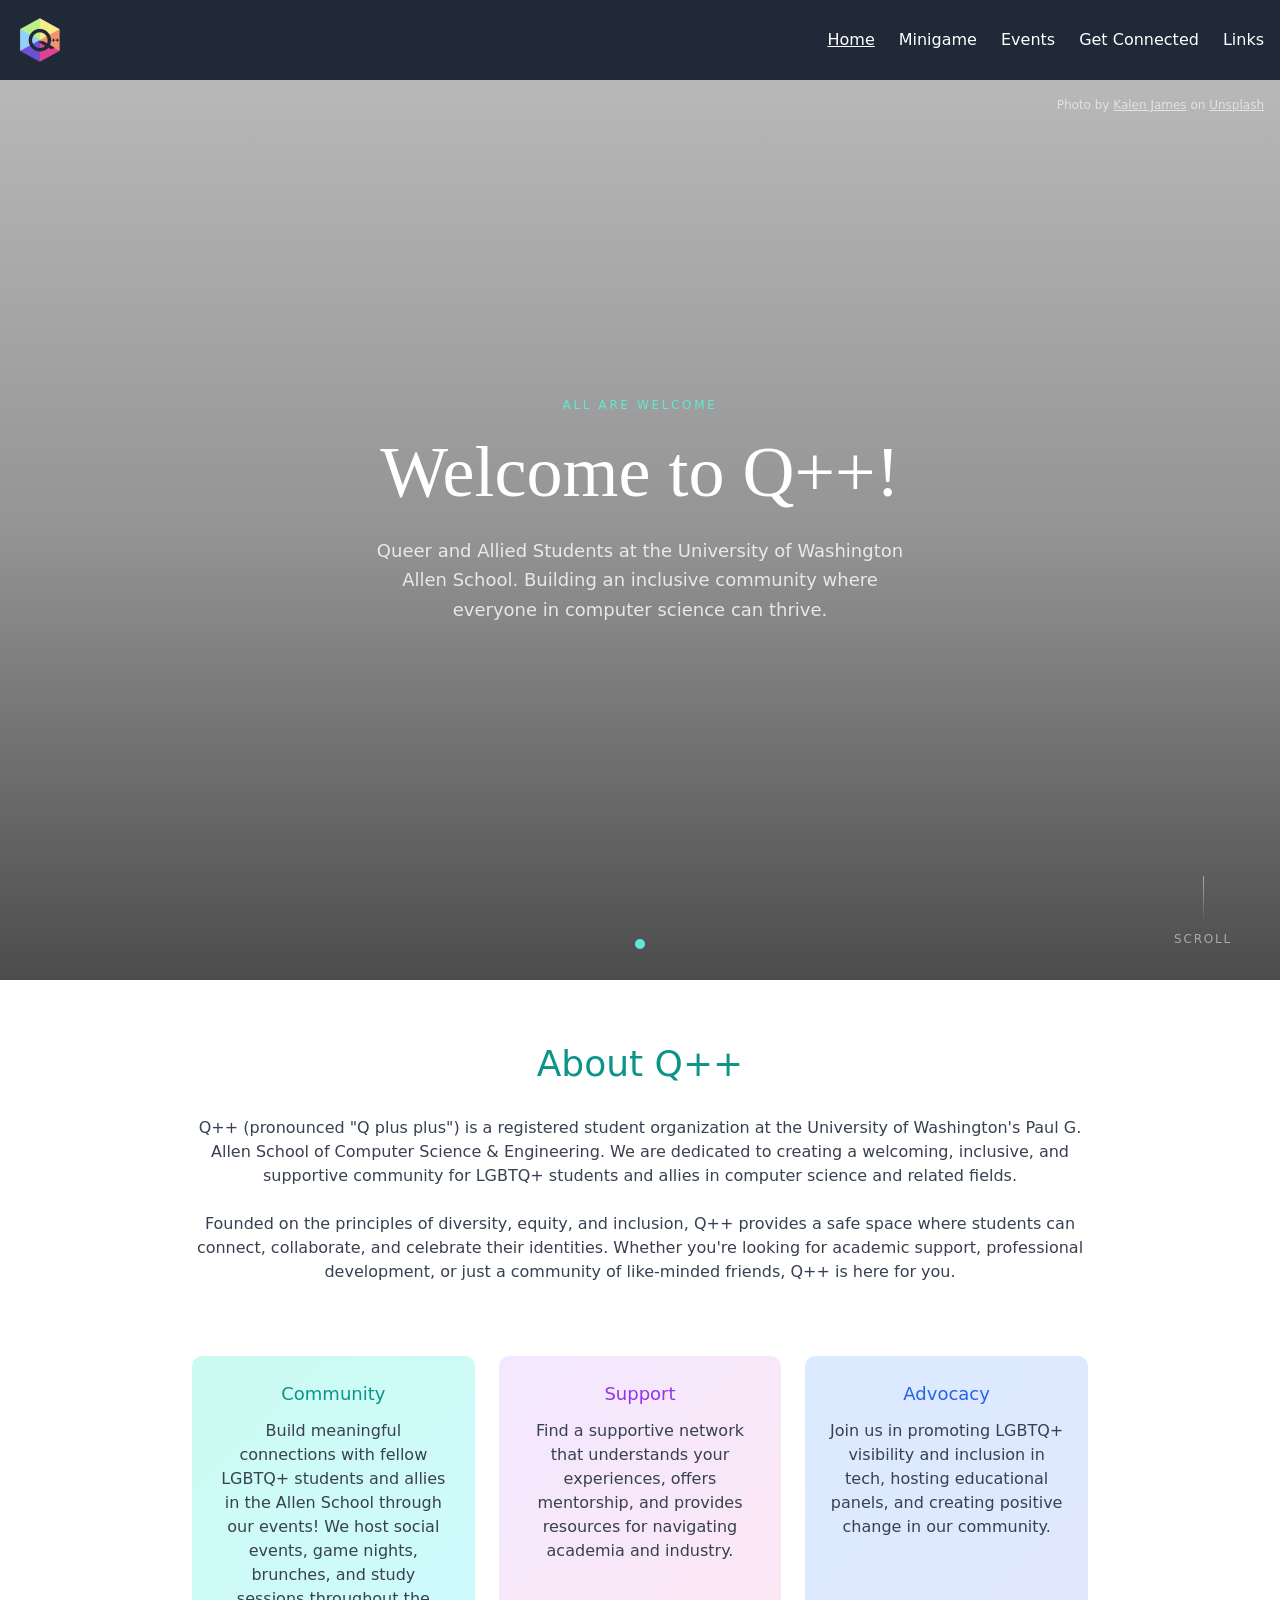
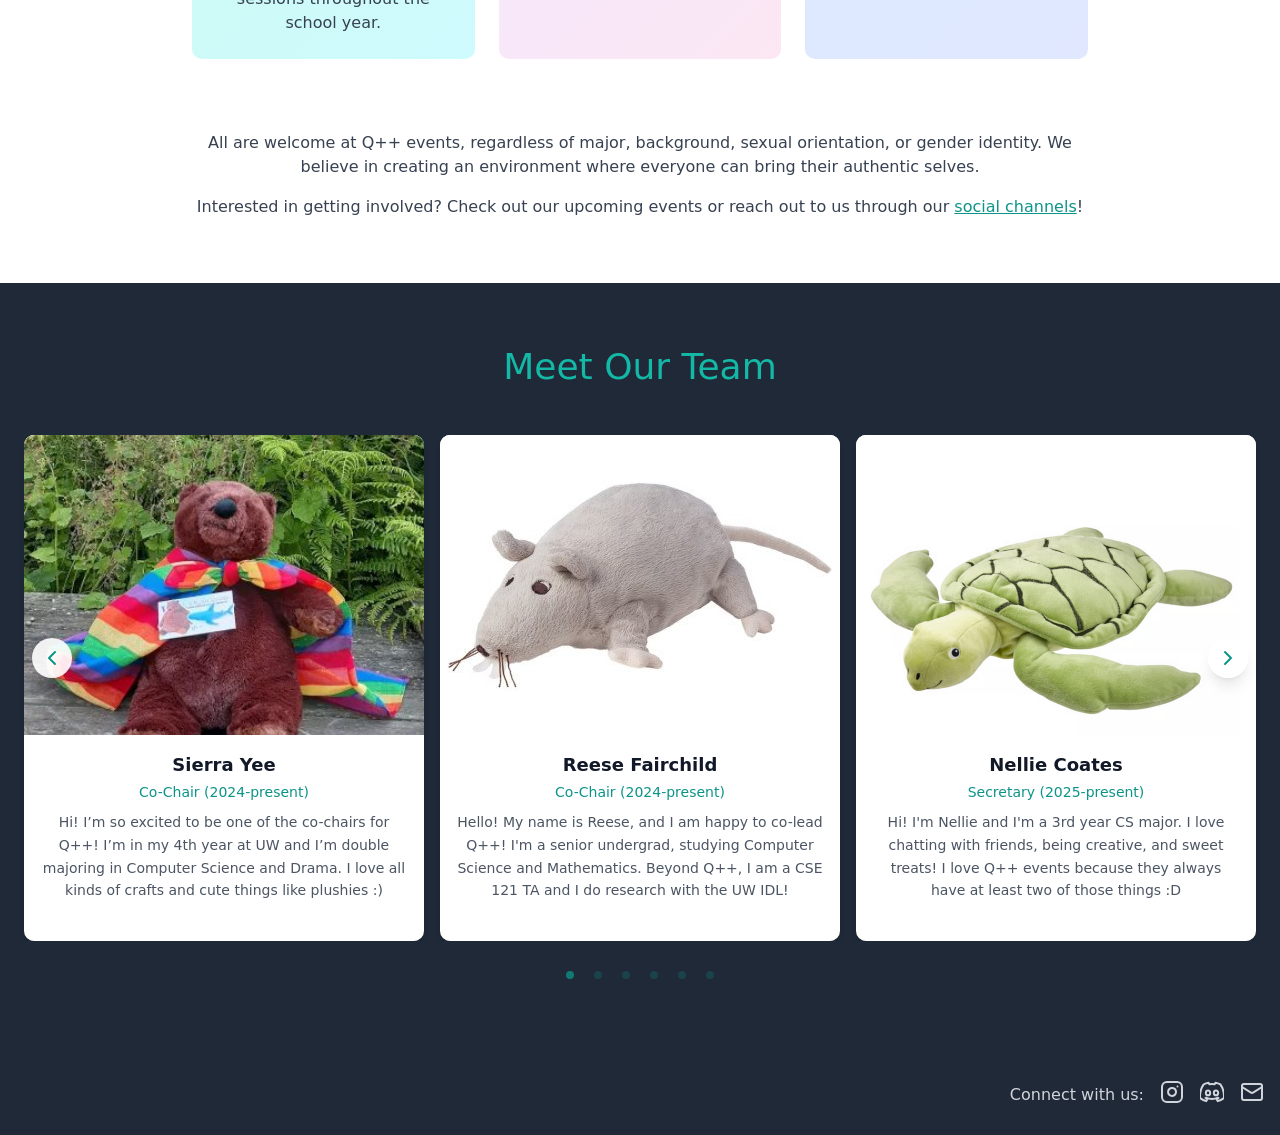
==== commit 9f725821: "Add Links to top navigation bar" ====
--- a/index.html
+++ b/index.html
@@ -21,6 +21,7 @@
         <li><a href="minigame.html">Minigame</a></li>
         <li><a href="events.html">Events</a></li>
         <li><a href="contact.html">Get Connected</a></li>
+        <li><a href="links.html">Links</a></li>
       </ul>
     </nav>
   </header>
@@ -96,7 +97,7 @@
         <ul class="social-list">
           <li><a class="instagram" href="https://www.instagram.com/uw_qpp/?utm_source=ig_web_button_share_sheet" target="_blank" rel="noopener noreferrer" aria-label="Follow us on Instagram (opens in new tab)"><svg class="icon icon-lg" viewBox="0 0 24 24" aria-hidden="true"><rect width="20" height="20" x="2" y="2" rx="5" ry="5"/><path d="M16 11.37A4 4 0 1 1 12.63 8 4 4 0 0 1 16 11.37z"/><line x1="17.5" x2="17.51" y1="6.5" y2="6.5"/></svg></a></li>
           <li><a class="discord" href="https://discord.gg/aMYWwayKa" target="_blank" rel="noopener noreferrer" aria-label="Join our Discord server (opens in new tab)"><svg class="icon icon-lg" viewBox="0 0 24 24" fill="currentColor" stroke="none" aria-hidden="true"><path d="M20.317 4.3698a19.7913 19.7913 0 00-4.8851-1.5152.0741.0741 0 00-.0785.0371c-.211.3753-.4447.8648-.6083 1.2495-1.8447-.2762-3.68-.2762-5.4868 0-.1636-.3933-.4058-.8742-.6177-1.2495a.077.077 0 00-.0785-.037 19.7363 19.7363 0 00-4.8852 1.515.0699.0699 0 00-.0321.0277C.5334 9.0458-.319 13.5799.0992 18.0578a.0824.0824 0 00.0312.0561c2.0528 1.5076 4.0413 2.4228 5.9929 3.0294a.0777.0777 0 00.0842-.0276c.4616-.6304.8731-1.2952 1.226-1.9942a.076.076 0 00-.0416-.1057c-.6528-.2476-1.2743-.5495-1.8722-.8923a.077.077 0 01-.0076-.1277c.1258-.0943.2517-.1923.3718-.2914a.0743.0743 0 01.0776-.0105c3.9278 1.7933 8.18 1.7933 12.0614 0a.0739.0739 0 01.0785.0095c.1202.099.246.1981.3728.2924a.077.077 0 01-.0066.1276 12.2986 12.2986 0 01-1.873.8914.0766.0766 0 00-.0407.1067c.3604.698.7719 1.3628 1.225 1.9932a.076.076 0 00.0842.0286c1.961-.6067 3.9495-1.5219 6.0023-3.0294a.077.077 0 00.0313-.0552c.5004-5.177-.8382-9.6739-3.5485-13.6604a.061.061 0 00-.0312-.0286zM8.02 15.3312c-1.1825 0-2.1569-1.0857-2.1569-2.419 0-1.3332.9555-2.4189 2.157-2.4189 1.2108 0 2.1757 1.0952 2.1568 2.419 0 1.3332-.9555 2.4189-2.1569 2.4189zm7.9748 0c-1.1825 0-2.1569-1.0857-2.1569-2.419 0-1.3332.9554-2.4189 2.1569-2.4189 1.2108 0 2.1757 1.0952 2.1568 2.419 0 1.3332-.946 2.4189-2.1568 2.4189z"/></svg></a></li>
-          <li><a class="mail" href="mailto:qpp@cs.washington.edu" aria-label="Email us at qpp@cs.washington.edu"><svg class="icon icon-lg" viewBox="0 0 24 24" aria-hidden="true"><rect width="20" height="16" x="2" y="4" rx="2"/><path d="m22 7-8.97 5.7a1.94 1.94 0 0 1-2.06 0L2 7"/></svg></a></li>
+          <li><a class="mail" href="mailto:qpp-officers@cs.washington.edu" aria-label="Email us at qpp-officers@cs.washington.edu"><svg class="icon icon-lg" viewBox="0 0 24 24" aria-hidden="true"><rect width="20" height="16" x="2" y="4" rx="2"/><path d="m22 7-8.97 5.7a1.94 1.94 0 0 1-2.06 0L2 7"/></svg></a></li>
         </ul>
       </nav>
     </div>
--- a/style.css
+++ b/style.css
@@ -208,6 +208,22 @@
 .contact-about p { color: var(--gray-700); }
 .contact-about p + p { margin-top: .75rem; }
 
+/* ---------- Links (Instagram link-in-bio) ---------- */
+.links-body, .links-body main { background: var(--gray-800); }
+.links-page { max-width: 32rem; margin: 0 auto; padding: 3rem 1rem 4rem; display: grid; gap: 2rem; }
+.links-head { text-align: center; color: #fff; }
+.links-head img { width: 5rem; height: 5rem; object-fit: contain; margin: 0 auto 1rem; }
+.links-head h1 { color: var(--teal-400); font-size: 1.875rem; }
+.links-head p { color: var(--gray-300); }
+.links-label { color: var(--gray-300); font-size: .75rem; letter-spacing: .15em; text-transform: uppercase; text-align: center; margin-bottom: .75rem; }
+.links-list { display: grid; gap: .75rem; }
+/* background-color only, so an event's theme-* gradient still shows through */
+.links-btn { display: block; text-align: center; background-color: #fff; color: var(--gray-800); padding: 1rem 1.25rem; border-radius: var(--radius-lg); text-decoration: none; font-weight: 500; box-shadow: var(--shadow-md); transition: transform .15s, background-color .15s; }
+.links-btn:hover { background-color: #ccfbf1; transform: translateY(-1px); }
+.links-event span, .links-event small { display: block; }
+.links-event span { color: var(--title); }
+.links-event small { color: var(--gray-600); font-weight: 400; margin-top: .125rem; }
+
 /* ---------- Minigame ---------- */
 .game-page { padding: 4rem 1rem; }
 .game-inner { max-width: 48rem; margin: 0 auto; }
